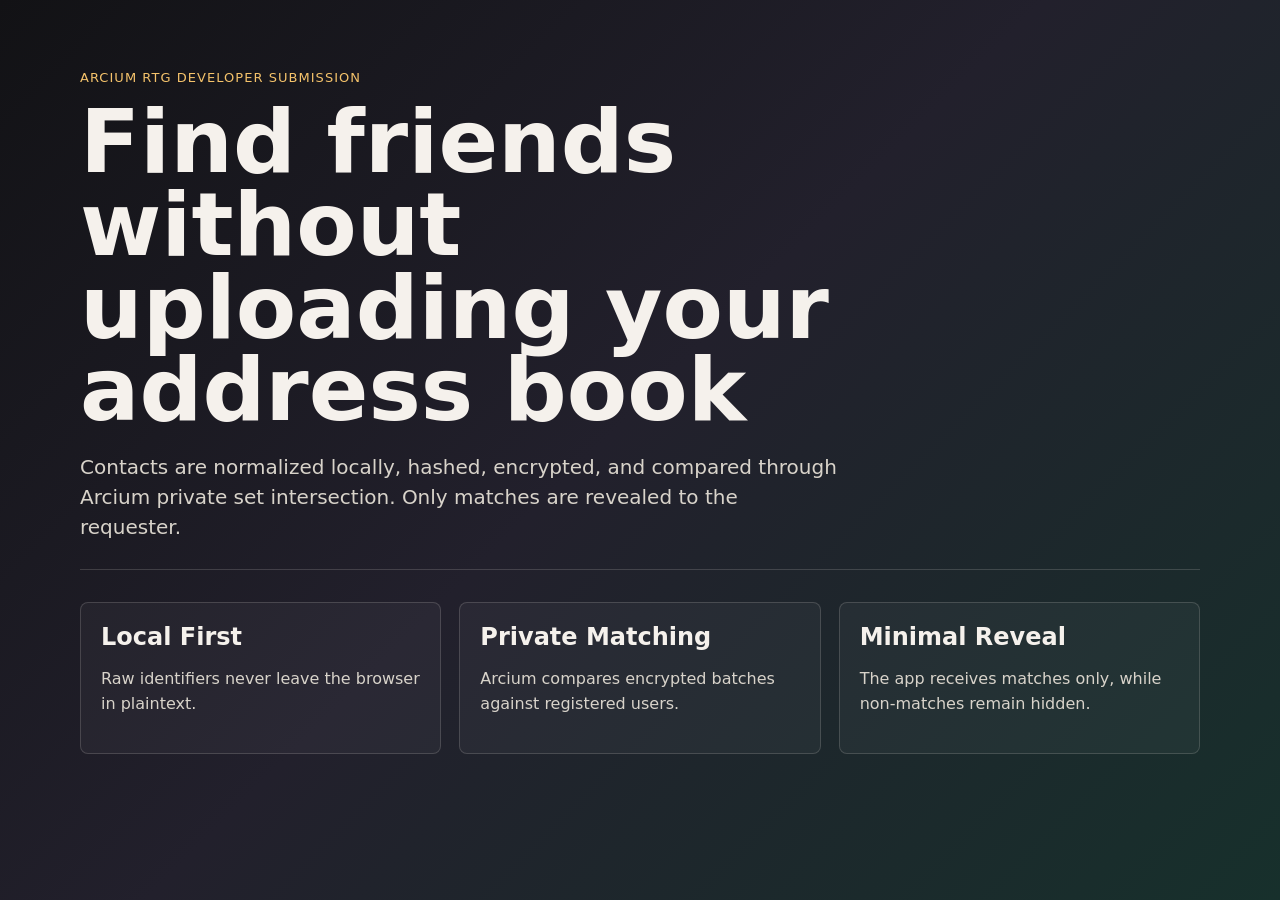
==== app/index.html @ e7771966 "Initial Arcium contact discovery RTG dapp" ====
<!doctype html>
<html lang="en">
  <head>
    <meta charset="utf-8" />
    <meta name="viewport" content="width=device-width, initial-scale=1" />
    <title>Arcium Private Contact Discovery</title>
    <link rel="stylesheet" href="./styles.css" />
  </head>
  <body>
    <main class="shell">
      <section class="hero">
        <p class="eyebrow">Arcium RTG Developer Submission</p>
        <h1>Find friends without uploading your address book</h1>
        <p class="lede">Contacts are normalized locally, hashed, encrypted, and compared through Arcium private set intersection. Only matches are revealed to the requester.</p>
      </section>
      <section class="grid">
        <article><h2>Local First</h2><p>Raw identifiers never leave the browser in plaintext.</p></article>
        <article><h2>Private Matching</h2><p>Arcium compares encrypted batches against registered users.</p></article>
        <article><h2>Minimal Reveal</h2><p>The app receives matches only, while non-matches remain hidden.</p></article>
      </section>
    </main>
  </body>
</html>
---- app/styles.css ----
:root { color-scheme: dark; font-family: Inter, ui-sans-serif, system-ui, sans-serif; background: #121215; color: #f5f1ec; }
* { box-sizing: border-box; }
body { margin: 0; min-height: 100vh; background: linear-gradient(135deg, #121215, #22202c 48%, #17302c); }
.shell { width: min(1120px, calc(100% - 32px)); margin: 0 auto; padding: 48px 0; }
.hero { min-height: 58vh; display: grid; align-content: center; border-bottom: 1px solid rgba(245,241,236,.16); }
.eyebrow { color: #f5c36b; text-transform: uppercase; font-size: 13px; letter-spacing: .08em; }
h1 { max-width: 900px; margin: 0; font-size: clamp(44px, 8vw, 88px); line-height: .94; letter-spacing: 0; }
.lede { max-width: 760px; color: #d8d3ca; font-size: 20px; line-height: 1.5; }
.grid { display: grid; grid-template-columns: repeat(3, 1fr); gap: 18px; margin-top: 32px; }
article { border: 1px solid rgba(245,241,236,.16); background: rgba(255,255,255,.04); border-radius: 8px; padding: 20px; }
h2 { margin: 0 0 10px; }
p { color: #d8d3ca; line-height: 1.55; }
@media (max-width: 760px) { .grid { grid-template-columns: 1fr; } h1 { font-size: 46px; } }
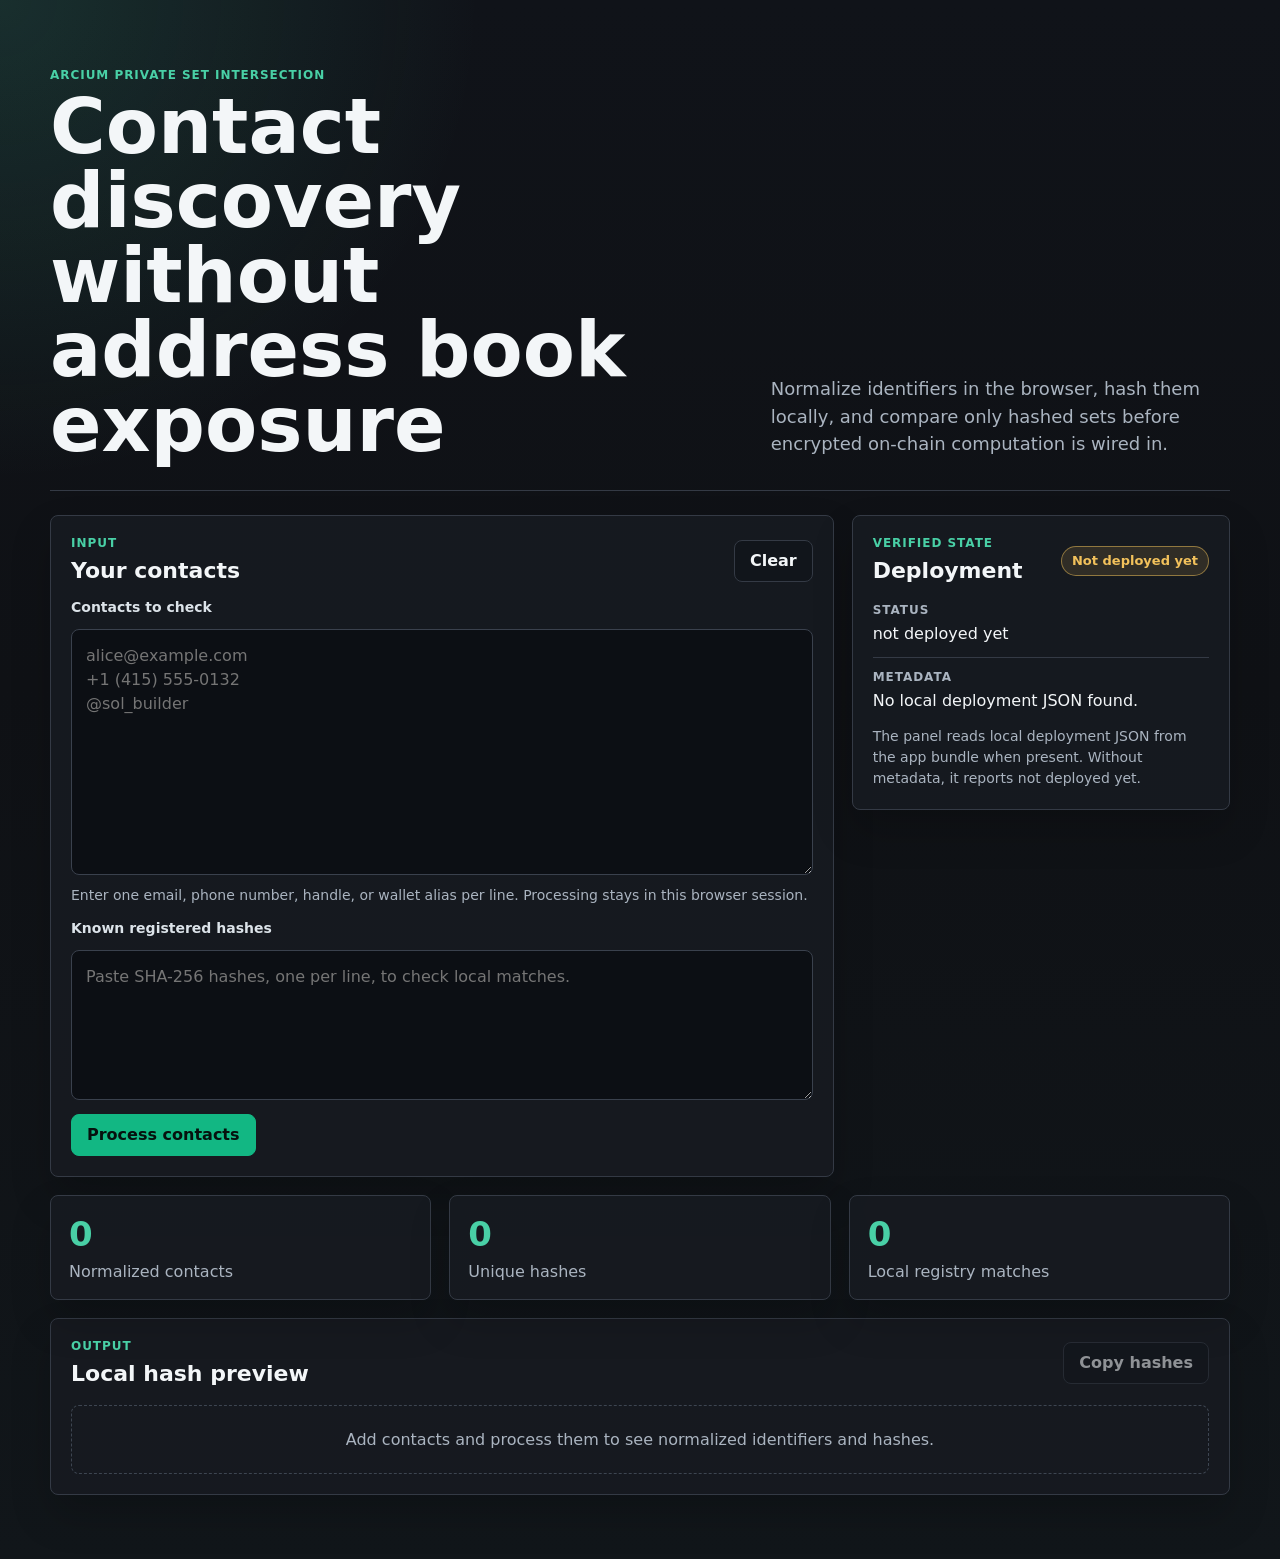
==== commit d6aa8c8f: "Build interactive contact discovery UI" ====
--- a/app/index.html
+++ b/app/index.html
@@ -3,20 +3,133 @@
   <head>
     <meta charset="utf-8" />
     <meta name="viewport" content="width=device-width, initial-scale=1" />
-    <title>Arcium Private Contact Discovery</title>
+    <meta
+      name="description"
+      content="Private contact discovery interface for Arcium encrypted matching."
+    />
+    <title>Arcium Contact Discovery</title>
+    <link rel="icon" href="./favicon.svg" type="image/svg+xml" />
     <link rel="stylesheet" href="./styles.css" />
+    <script type="module" src="./main.js"></script>
   </head>
   <body>
     <main class="shell">
-      <section class="hero">
-        <p class="eyebrow">Arcium RTG Developer Submission</p>
-        <h1>Find friends without uploading your address book</h1>
-        <p class="lede">Contacts are normalized locally, hashed, encrypted, and compared through Arcium private set intersection. Only matches are revealed to the requester.</p>
+      <section class="masthead" aria-labelledby="page-title">
+        <div>
+          <p class="eyebrow">Arcium Private Set Intersection</p>
+          <h1 id="page-title">Contact discovery without address book exposure</h1>
+        </div>
+        <p class="lede">
+          Normalize identifiers in the browser, hash them locally, and compare
+          only hashed sets before encrypted on-chain computation is wired in.
+        </p>
       </section>
-      <section class="grid">
-        <article><h2>Local First</h2><p>Raw identifiers never leave the browser in plaintext.</p></article>
-        <article><h2>Private Matching</h2><p>Arcium compares encrypted batches against registered users.</p></article>
-        <article><h2>Minimal Reveal</h2><p>The app receives matches only, while non-matches remain hidden.</p></article>
+
+      <section class="workspace" aria-label="Contact discovery workspace">
+        <form class="panel input-panel" id="contact-form">
+          <div class="panel-header">
+            <div>
+              <p class="section-kicker">Input</p>
+              <h2>Your contacts</h2>
+            </div>
+            <button class="ghost-button" type="button" id="clear-button">
+              Clear
+            </button>
+          </div>
+
+          <label for="contact-input">Contacts to check</label>
+          <textarea
+            id="contact-input"
+            name="contacts"
+            rows="9"
+            spellcheck="false"
+            placeholder="alice@example.com&#10;+1 (415) 555-0132&#10;@sol_builder"
+          ></textarea>
+          <p class="hint">
+            Enter one email, phone number, handle, or wallet alias per line.
+            Processing stays in this browser session.
+          </p>
+
+          <label for="registry-input">Known registered hashes</label>
+          <textarea
+            id="registry-input"
+            name="registry"
+            rows="5"
+            spellcheck="false"
+            placeholder="Paste SHA-256 hashes, one per line, to check local matches."
+          ></textarea>
+
+          <div class="form-actions">
+            <button type="submit" class="primary-button">Process contacts</button>
+            <span id="form-status" role="status" aria-live="polite"></span>
+          </div>
+        </form>
+
+        <aside class="panel verified-panel" aria-labelledby="deployment-title">
+          <div class="state-row">
+            <div>
+              <p class="section-kicker">Verified State</p>
+              <h2 id="deployment-title">Deployment</h2>
+            </div>
+            <span class="state-pill" id="deployment-state">Checking</span>
+          </div>
+
+          <dl class="metadata-list" id="metadata-list">
+            <div>
+              <dt>Status</dt>
+              <dd id="metadata-status">Checking local metadata...</dd>
+            </div>
+          </dl>
+          <p class="hint">
+            The panel reads local deployment JSON from the app bundle when
+            present. Without metadata, it reports not deployed yet.
+          </p>
+        </aside>
+      </section>
+
+      <section class="results" aria-label="Processing results">
+        <article class="metric">
+          <span id="metric-total">0</span>
+          <p>Normalized contacts</p>
+        </article>
+        <article class="metric">
+          <span id="metric-unique">0</span>
+          <p>Unique hashes</p>
+        </article>
+        <article class="metric">
+          <span id="metric-matches">0</span>
+          <p>Local registry matches</p>
+        </article>
+      </section>
+
+      <section class="panel table-panel" aria-labelledby="table-title">
+        <div class="panel-header">
+          <div>
+            <p class="section-kicker">Output</p>
+            <h2 id="table-title">Local hash preview</h2>
+          </div>
+          <button class="ghost-button" type="button" id="copy-button" disabled>
+            Copy hashes
+          </button>
+        </div>
+
+        <div class="empty-state" id="empty-state">
+          Add contacts and process them to see normalized identifiers and
+          hashes.
+        </div>
+        <div class="table-wrap" id="table-wrap" hidden>
+          <table>
+            <thead>
+              <tr>
+                <th scope="col">Type</th>
+                <th scope="col">Normalized value</th>
+                <th scope="col">SHA-256 hash</th>
+                <th scope="col">Registry</th>
+              </tr>
+            </thead>
+            <tbody id="results-body"></tbody>
+          </table>
+        </div>
       </section>
     </main>
   </body>
--- a/app/styles.css
+++ b/app/styles.css
@@ -1,13 +1,355 @@
-:root { color-scheme: dark; font-family: Inter, ui-sans-serif, system-ui, sans-serif; background: #121215; color: #f5f1ec; }
-* { box-sizing: border-box; }
-body { margin: 0; min-height: 100vh; background: linear-gradient(135deg, #121215, #22202c 48%, #17302c); }
-.shell { width: min(1120px, calc(100% - 32px)); margin: 0 auto; padding: 48px 0; }
-.hero { min-height: 58vh; display: grid; align-content: center; border-bottom: 1px solid rgba(245,241,236,.16); }
-.eyebrow { color: #f5c36b; text-transform: uppercase; font-size: 13px; letter-spacing: .08em; }
-h1 { max-width: 900px; margin: 0; font-size: clamp(44px, 8vw, 88px); line-height: .94; letter-spacing: 0; }
-.lede { max-width: 760px; color: #d8d3ca; font-size: 20px; line-height: 1.5; }
-.grid { display: grid; grid-template-columns: repeat(3, 1fr); gap: 18px; margin-top: 32px; }
-article { border: 1px solid rgba(245,241,236,.16); background: rgba(255,255,255,.04); border-radius: 8px; padding: 20px; }
-h2 { margin: 0 0 10px; }
-p { color: #d8d3ca; line-height: 1.55; }
-@media (max-width: 760px) { .grid { grid-template-columns: 1fr; } h1 { font-size: 46px; } }
+:root {
+  color-scheme: dark;
+  font-family:
+    Inter, ui-sans-serif, system-ui, -apple-system, BlinkMacSystemFont, "Segoe UI",
+    sans-serif;
+  background: #0f1115;
+  color: #f3f6f8;
+  --bg: #0f1115;
+  --surface: #171a21;
+  --surface-strong: #1e232b;
+  --line: #343a45;
+  --muted: #aab4c0;
+  --text: #f3f6f8;
+  --accent: #49d0a6;
+  --accent-strong: #12b783;
+  --warning: #f2c15b;
+  --danger: #ff7c7c;
+}
+
+* {
+  box-sizing: border-box;
+}
+
+body {
+  margin: 0;
+  min-height: 100vh;
+  background:
+    radial-gradient(circle at top left, rgba(73, 208, 166, 0.15), transparent 30rem),
+    linear-gradient(180deg, #101319 0%, #0f1115 44%, #11161a 100%);
+}
+
+button,
+textarea {
+  font: inherit;
+}
+
+button {
+  cursor: pointer;
+}
+
+button:disabled {
+  cursor: not-allowed;
+  opacity: 0.55;
+}
+
+.shell {
+  width: min(1180px, calc(100% - 32px));
+  margin: 0 auto;
+  padding: 36px 0;
+}
+
+.masthead {
+  display: grid;
+  grid-template-columns: minmax(0, 1.2fr) minmax(280px, 0.8fr);
+  gap: 32px;
+  align-items: end;
+  padding: 32px 0 28px;
+  border-bottom: 1px solid var(--line);
+}
+
+.eyebrow,
+.section-kicker {
+  margin: 0 0 8px;
+  color: var(--accent);
+  font-size: 12px;
+  font-weight: 700;
+  letter-spacing: 0.08em;
+  text-transform: uppercase;
+}
+
+h1,
+h2,
+p {
+  margin-top: 0;
+}
+
+h1 {
+  max-width: 850px;
+  margin-bottom: 0;
+  font-size: clamp(42px, 6vw, 76px);
+  line-height: 0.98;
+  letter-spacing: 0;
+}
+
+h2 {
+  margin-bottom: 0;
+  font-size: 22px;
+  line-height: 1.2;
+}
+
+.lede {
+  margin-bottom: 4px;
+  color: var(--muted);
+  font-size: 18px;
+  line-height: 1.55;
+}
+
+.workspace {
+  display: grid;
+  grid-template-columns: minmax(0, 1.45fr) minmax(320px, 0.7fr);
+  gap: 18px;
+  margin-top: 24px;
+}
+
+.panel,
+.metric {
+  border: 1px solid var(--line);
+  border-radius: 8px;
+  background: rgba(23, 26, 33, 0.9);
+  box-shadow: 0 20px 40px rgba(0, 0, 0, 0.18);
+}
+
+.panel {
+  padding: 20px;
+}
+
+.panel-header,
+.state-row,
+.form-actions {
+  display: flex;
+  align-items: center;
+  justify-content: space-between;
+  gap: 16px;
+}
+
+.input-panel {
+  display: grid;
+  gap: 14px;
+}
+
+label {
+  color: #dce3e9;
+  font-size: 14px;
+  font-weight: 700;
+}
+
+textarea {
+  width: 100%;
+  resize: vertical;
+  border: 1px solid #3a414d;
+  border-radius: 8px;
+  padding: 14px;
+  background: #0c0f14;
+  color: var(--text);
+  line-height: 1.5;
+  outline: none;
+}
+
+textarea:focus {
+  border-color: var(--accent);
+  box-shadow: 0 0 0 3px rgba(73, 208, 166, 0.18);
+}
+
+.hint {
+  margin: -4px 0 0;
+  color: var(--muted);
+  font-size: 14px;
+  line-height: 1.5;
+}
+
+.primary-button,
+.ghost-button {
+  min-height: 42px;
+  border-radius: 8px;
+  padding: 0 15px;
+  font-weight: 800;
+}
+
+.primary-button {
+  border: 1px solid var(--accent-strong);
+  background: var(--accent-strong);
+  color: #06110e;
+}
+
+.ghost-button {
+  border: 1px solid var(--line);
+  background: #11151b;
+  color: var(--text);
+}
+
+#form-status {
+  min-width: 180px;
+  color: var(--muted);
+  font-size: 14px;
+  text-align: right;
+}
+
+.verified-panel {
+  align-self: start;
+  display: grid;
+  gap: 18px;
+}
+
+.state-pill,
+.match-pill {
+  display: inline-flex;
+  align-items: center;
+  min-height: 30px;
+  border-radius: 999px;
+  padding: 0 10px;
+  border: 1px solid var(--line);
+  background: #10141a;
+  color: var(--muted);
+  font-size: 13px;
+  font-weight: 800;
+  white-space: nowrap;
+}
+
+.state-pill.ready,
+.match-pill.hit {
+  border-color: rgba(73, 208, 166, 0.5);
+  background: rgba(73, 208, 166, 0.14);
+  color: #8af0cc;
+}
+
+.state-pill.missing {
+  border-color: rgba(242, 193, 91, 0.5);
+  background: rgba(242, 193, 91, 0.12);
+  color: var(--warning);
+}
+
+.state-pill.error {
+  border-color: rgba(255, 124, 124, 0.5);
+  background: rgba(255, 124, 124, 0.13);
+  color: var(--danger);
+}
+
+.metadata-list {
+  display: grid;
+  gap: 12px;
+  margin: 0;
+}
+
+.metadata-list div {
+  display: grid;
+  gap: 5px;
+  padding-bottom: 12px;
+  border-bottom: 1px solid var(--line);
+}
+
+.metadata-list div:last-child {
+  border-bottom: 0;
+  padding-bottom: 0;
+}
+
+dt {
+  color: var(--muted);
+  font-size: 12px;
+  font-weight: 800;
+  letter-spacing: 0.08em;
+  text-transform: uppercase;
+}
+
+dd {
+  margin: 0;
+  overflow-wrap: anywhere;
+  color: var(--text);
+  line-height: 1.45;
+}
+
+.results {
+  display: grid;
+  grid-template-columns: repeat(3, 1fr);
+  gap: 18px;
+  margin: 18px 0;
+}
+
+.metric {
+  padding: 18px;
+}
+
+.metric span {
+  display: block;
+  margin-bottom: 8px;
+  color: var(--accent);
+  font-size: 34px;
+  font-weight: 900;
+}
+
+.metric p {
+  margin-bottom: 0;
+  color: var(--muted);
+}
+
+.table-panel {
+  margin-bottom: 28px;
+}
+
+.empty-state {
+  margin-top: 18px;
+  border: 1px dashed #3d4551;
+  border-radius: 8px;
+  padding: 24px;
+  color: var(--muted);
+  text-align: center;
+}
+
+.table-wrap {
+  margin-top: 18px;
+  overflow-x: auto;
+}
+
+table {
+  width: 100%;
+  border-collapse: collapse;
+  min-width: 760px;
+}
+
+th,
+td {
+  padding: 13px 12px;
+  border-bottom: 1px solid var(--line);
+  text-align: left;
+  vertical-align: top;
+}
+
+th {
+  color: var(--muted);
+  font-size: 12px;
+  letter-spacing: 0.08em;
+  text-transform: uppercase;
+}
+
+td {
+  color: #e6edf2;
+}
+
+.hash-cell {
+  max-width: 420px;
+  overflow-wrap: anywhere;
+  color: #b7c3ce;
+  font-family:
+    "SFMono-Regular", Consolas, "Liberation Mono", ui-monospace, monospace;
+  font-size: 13px;
+}
+
+@media (max-width: 860px) {
+  .masthead,
+  .workspace,
+  .results {
+    grid-template-columns: 1fr;
+  }
+
+  .panel-header,
+  .state-row,
+  .form-actions {
+    align-items: flex-start;
+    flex-direction: column;
+  }
+
+  #form-status {
+    min-width: 0;
+    text-align: left;
+  }
+}
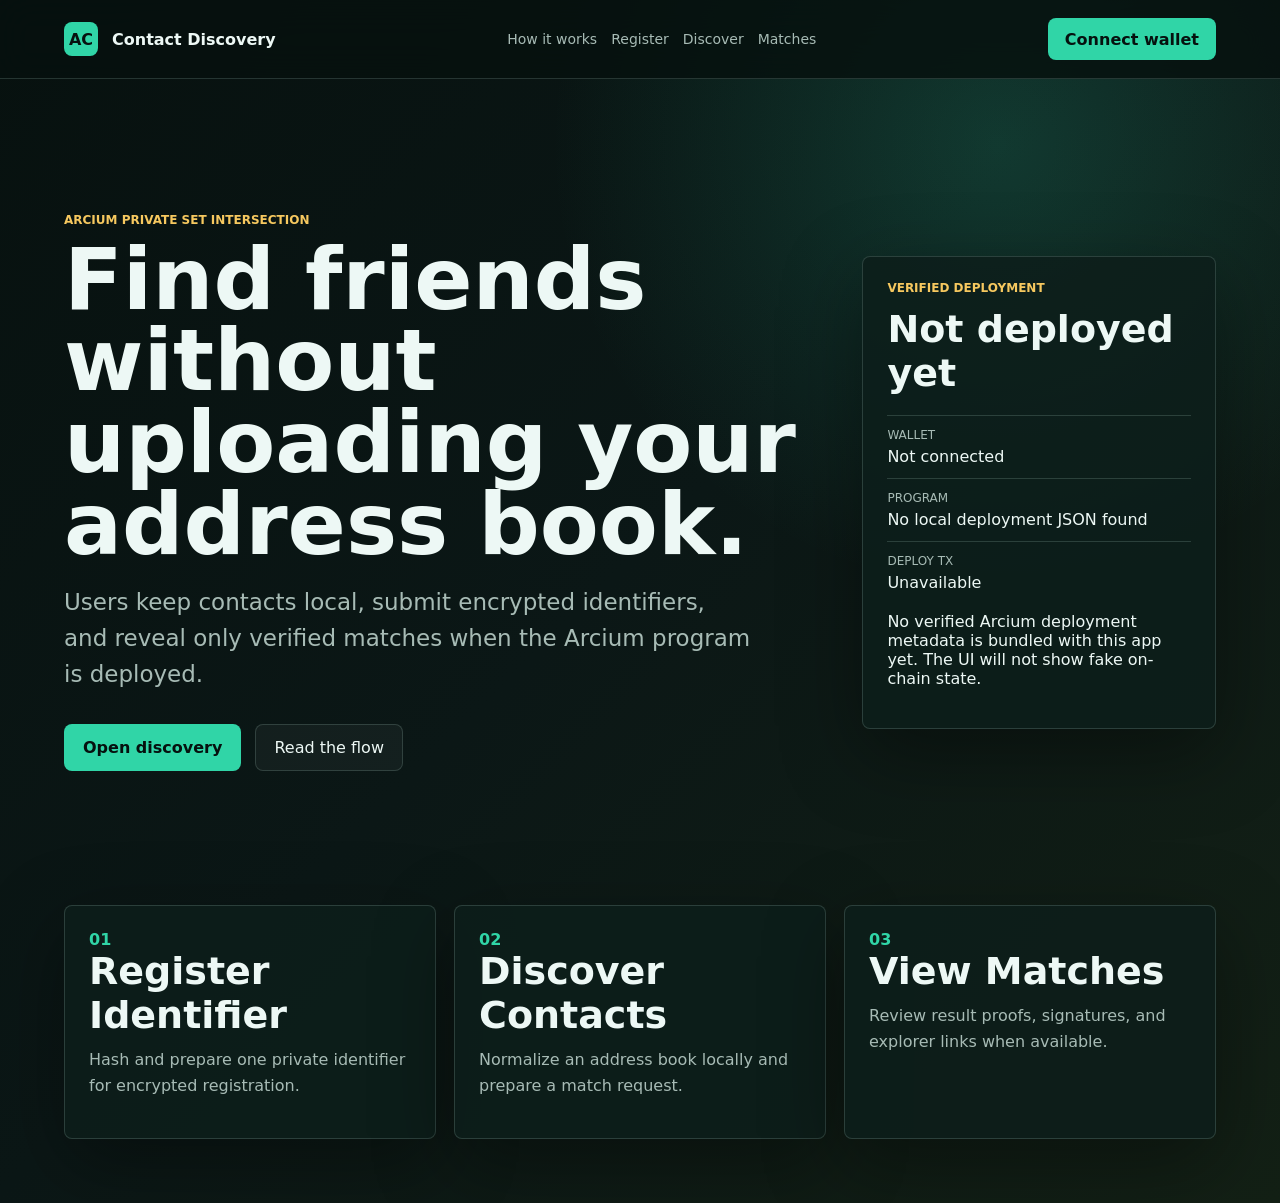
==== commit 89aa204b: "Restructure contact discovery app into wallet-enabled pages" ====
--- a/app/index.html
+++ b/app/index.html
@@ -5,131 +5,88 @@
     <meta name="viewport" content="width=device-width, initial-scale=1" />
     <meta
       name="description"
-      content="Private contact discovery interface for Arcium encrypted matching."
+      content="Arcium private contact discovery with wallet connection, verified deployment state, and focused app pages."
     />
     <title>Arcium Contact Discovery</title>
-    <link rel="icon" href="./favicon.svg" type="image/svg+xml" />
-    <link rel="stylesheet" href="./styles.css" />
-    <script type="module" src="./main.js"></script>
+    <link rel="icon" href="/app/favicon.svg" type="image/svg+xml" />
+    <link rel="stylesheet" href="/app/site.css" />
+    <script type="module" src="/app/wallet.js"></script>
   </head>
   <body>
-    <main class="shell">
-      <section class="masthead" aria-labelledby="page-title">
-        <div>
-          <p class="eyebrow">Arcium Private Set Intersection</p>
-          <h1 id="page-title">Contact discovery without address book exposure</h1>
+    <header class="nav">
+      <a class="brand" href="/app/">
+        <span class="brand-mark">AC</span>
+        <span>Contact Discovery</span>
+      </a>
+      <nav aria-label="Primary navigation">
+        <a href="/app/how-it-works.html">How it works</a>
+        <a href="/app/pages/register-identifier.html">Register</a>
+        <a href="/app/pages/discover-contacts.html">Discover</a>
+        <a href="/app/pages/view-matches.html">Matches</a>
+      </nav>
+      <button class="wallet-button" type="button" data-wallet-button>
+        Connect wallet
+      </button>
+    </header>
+
+    <main>
+      <section class="hero">
+        <div class="hero-copy">
+          <p class="eyebrow">Arcium private set intersection</p>
+          <h1>Find friends without uploading your address book.</h1>
+          <p class="lede">
+            Users keep contacts local, submit encrypted identifiers, and reveal
+            only verified matches when the Arcium program is deployed.
+          </p>
+          <div class="hero-actions">
+            <a class="primary-link" href="/app/pages/discover-contacts.html">
+              Open discovery
+            </a>
+            <a class="secondary-link" href="/app/how-it-works.html">
+              Read the flow
+            </a>
+          </div>
         </div>
-        <p class="lede">
-          Normalize identifiers in the browser, hash them locally, and compare
-          only hashed sets before encrypted on-chain computation is wired in.
-        </p>
-      </section>
-
-      <section class="workspace" aria-label="Contact discovery workspace">
-        <form class="panel input-panel" id="contact-form">
-          <div class="panel-header">
+        <aside class="verification-panel">
+          <p class="section-kicker">Verified deployment</p>
+          <h2 data-deployment-status>Checking metadata</h2>
+          <dl>
             <div>
-              <p class="section-kicker">Input</p>
-              <h2>Your contacts</h2>
+              <dt>Wallet</dt>
+              <dd data-wallet-address>Not connected</dd>
             </div>
-            <button class="ghost-button" type="button" id="clear-button">
-              Clear
-            </button>
-          </div>
-
-          <label for="contact-input">Contacts to check</label>
-          <textarea
-            id="contact-input"
-            name="contacts"
-            rows="9"
-            spellcheck="false"
-            placeholder="alice@example.com&#10;+1 (415) 555-0132&#10;@sol_builder"
-          ></textarea>
-          <p class="hint">
-            Enter one email, phone number, handle, or wallet alias per line.
-            Processing stays in this browser session.
-          </p>
-
-          <label for="registry-input">Known registered hashes</label>
-          <textarea
-            id="registry-input"
-            name="registry"
-            rows="5"
-            spellcheck="false"
-            placeholder="Paste SHA-256 hashes, one per line, to check local matches."
-          ></textarea>
-
-          <div class="form-actions">
-            <button type="submit" class="primary-button">Process contacts</button>
-            <span id="form-status" role="status" aria-live="polite"></span>
-          </div>
-        </form>
-
-        <aside class="panel verified-panel" aria-labelledby="deployment-title">
-          <div class="state-row">
             <div>
-              <p class="section-kicker">Verified State</p>
-              <h2 id="deployment-title">Deployment</h2>
+              <dt>Program</dt>
+              <dd data-program-id>No local deployment JSON</dd>
             </div>
-            <span class="state-pill" id="deployment-state">Checking</span>
-          </div>
-
-          <dl class="metadata-list" id="metadata-list">
             <div>
-              <dt>Status</dt>
-              <dd id="metadata-status">Checking local metadata...</dd>
+              <dt>Deploy tx</dt>
+              <dd data-deploy-tx>Unavailable</dd>
             </div>
           </dl>
-          <p class="hint">
-            The panel reads local deployment JSON from the app bundle when
-            present. Without metadata, it reports not deployed yet.
+          <p data-verification-copy>
+            The app only shows explorer-verifiable contract state when local
+            deployment metadata exists in the bundle.
           </p>
         </aside>
       </section>
 
-      <section class="results" aria-label="Processing results">
-        <article class="metric">
-          <span id="metric-total">0</span>
-          <p>Normalized contacts</p>
-        </article>
-        <article class="metric">
-          <span id="metric-unique">0</span>
-          <p>Unique hashes</p>
-        </article>
-        <article class="metric">
-          <span id="metric-matches">0</span>
-          <p>Local registry matches</p>
-        </article>
-      </section>
-
-      <section class="panel table-panel" aria-labelledby="table-title">
-        <div class="panel-header">
-          <div>
-            <p class="section-kicker">Output</p>
-            <h2 id="table-title">Local hash preview</h2>
-          </div>
-          <button class="ghost-button" type="button" id="copy-button" disabled>
-            Copy hashes
-          </button>
-        </div>
-
-        <div class="empty-state" id="empty-state">
-          Add contacts and process them to see normalized identifiers and
-          hashes.
-        </div>
-        <div class="table-wrap" id="table-wrap" hidden>
-          <table>
-            <thead>
-              <tr>
-                <th scope="col">Type</th>
-                <th scope="col">Normalized value</th>
-                <th scope="col">SHA-256 hash</th>
-                <th scope="col">Registry</th>
-              </tr>
-            </thead>
-            <tbody id="results-body"></tbody>
-          </table>
-        </div>
+      <section class="feature-grid" aria-label="Application pages">
+        <a class="feature-card" href="/app/pages/register-identifier.html">
+          <span>01</span>
+          <h2>Register Identifier</h2>
+          <p>Hash and prepare one private identifier for encrypted registration.</p>
+        </a>
+        <a class="feature-card" href="/app/pages/discover-contacts.html">
+          <span>02</span>
+          <h2>Discover Contacts</h2>
+          <p>Normalize an address book locally and prepare a match request.</p>
+        </a>
+        <a class="feature-card" href="/app/pages/view-matches.html">
+          <span>03</span>
+          <h2>View Matches</h2>
+          <p>Review result proofs, signatures, and explorer links when available.</p>
+        </a>
       </section>
     </main>
   </body>
--- a/app/site.css
+++ b/app/site.css
@@ -0,0 +1,398 @@
+:root {
+  color-scheme: dark;
+  --bg: #07110f;
+  --panel: rgba(13, 30, 27, 0.88);
+  --panel-strong: #10221f;
+  --text: #edf8f5;
+  --muted: #a7bbb5;
+  --line: rgba(181, 221, 211, 0.18);
+  --accent: #30d5a7;
+  --accent-2: #f6c85f;
+  --danger: #ff8275;
+  --shadow: 0 24px 80px rgba(0, 0, 0, 0.38);
+  font-family:
+    Inter, ui-sans-serif, system-ui, -apple-system, BlinkMacSystemFont, "Segoe UI",
+    sans-serif;
+}
+
+* {
+  box-sizing: border-box;
+}
+
+body {
+  margin: 0;
+  min-height: 100vh;
+  color: var(--text);
+  background:
+    radial-gradient(circle at 78% 12%, rgba(48, 213, 167, 0.18), transparent 28rem),
+    linear-gradient(135deg, #07110f 0%, #0b1716 48%, #132015 100%);
+}
+
+a {
+  color: inherit;
+  text-decoration: none;
+}
+
+button,
+input,
+textarea,
+select {
+  font: inherit;
+}
+
+.nav {
+  position: sticky;
+  top: 0;
+  z-index: 20;
+  display: flex;
+  align-items: center;
+  gap: 24px;
+  justify-content: space-between;
+  padding: 18px clamp(18px, 5vw, 64px);
+  border-bottom: 1px solid var(--line);
+  background: rgba(7, 17, 15, 0.84);
+  backdrop-filter: blur(18px);
+}
+
+.brand,
+.nav nav,
+.hero-actions,
+.page-actions,
+.form-grid {
+  display: flex;
+  align-items: center;
+  gap: 14px;
+}
+
+.brand {
+  font-weight: 800;
+}
+
+.brand-mark {
+  display: grid;
+  width: 34px;
+  height: 34px;
+  place-items: center;
+  color: #07110f;
+  border-radius: 8px;
+  background: var(--accent);
+}
+
+.nav nav {
+  flex-wrap: wrap;
+  justify-content: center;
+  color: var(--muted);
+  font-size: 14px;
+}
+
+.nav nav a:hover {
+  color: var(--text);
+}
+
+.wallet-button,
+.primary-link,
+.secondary-link,
+.action-button,
+.ghost-button {
+  min-height: 42px;
+  border: 1px solid transparent;
+  border-radius: 8px;
+  padding: 0 16px;
+  cursor: pointer;
+}
+
+.wallet-button,
+.primary-link,
+.action-button {
+  color: #06110f;
+  background: var(--accent);
+  font-weight: 800;
+}
+
+.secondary-link,
+.ghost-button {
+  display: inline-flex;
+  align-items: center;
+  justify-content: center;
+  color: var(--text);
+  border-color: var(--line);
+  background: rgba(255, 255, 255, 0.04);
+}
+
+.hero {
+  display: grid;
+  grid-template-columns: minmax(0, 1.35fr) minmax(320px, 0.65fr);
+  gap: clamp(24px, 5vw, 64px);
+  align-items: center;
+  min-height: calc(100vh - 74px);
+  padding: clamp(48px, 7vw, 96px) clamp(18px, 5vw, 64px);
+}
+
+.hero-copy {
+  max-width: 780px;
+}
+
+.eyebrow,
+.section-kicker {
+  margin: 0 0 12px;
+  color: var(--accent-2);
+  font-size: 12px;
+  font-weight: 900;
+  letter-spacing: 0;
+  text-transform: uppercase;
+}
+
+h1,
+h2,
+h3,
+p {
+  margin-top: 0;
+}
+
+h1 {
+  margin-bottom: 20px;
+  font-size: clamp(44px, 7vw, 86px);
+  line-height: 0.95;
+  letter-spacing: 0;
+}
+
+h2 {
+  margin-bottom: 10px;
+  font-size: clamp(24px, 3vw, 38px);
+  letter-spacing: 0;
+}
+
+.lede {
+  max-width: 690px;
+  color: var(--muted);
+  font-size: clamp(18px, 2vw, 23px);
+  line-height: 1.55;
+}
+
+.hero-actions {
+  flex-wrap: wrap;
+  margin-top: 32px;
+}
+
+.primary-link,
+.secondary-link {
+  padding: 13px 18px;
+}
+
+.verification-panel,
+.panel,
+.feature-card {
+  border: 1px solid var(--line);
+  border-radius: 8px;
+  background: var(--panel);
+  box-shadow: var(--shadow);
+}
+
+.verification-panel,
+.panel {
+  padding: 24px;
+}
+
+.verification-panel dl,
+.metadata-list {
+  display: grid;
+  gap: 12px;
+  margin: 20px 0;
+}
+
+.verification-panel div,
+.metadata-list div {
+  min-width: 0;
+  padding-top: 12px;
+  border-top: 1px solid var(--line);
+}
+
+dt {
+  color: var(--muted);
+  font-size: 12px;
+  text-transform: uppercase;
+}
+
+dd {
+  margin: 5px 0 0;
+  overflow-wrap: anywhere;
+}
+
+.feature-grid,
+.page-grid {
+  display: grid;
+  grid-template-columns: repeat(3, minmax(0, 1fr));
+  gap: 18px;
+  padding: 0 clamp(18px, 5vw, 64px) 64px;
+}
+
+.feature-card {
+  min-height: 210px;
+  padding: 24px;
+  transition:
+    border-color 160ms ease,
+    transform 160ms ease;
+}
+
+.feature-card:hover {
+  border-color: rgba(48, 213, 167, 0.66);
+  transform: translateY(-2px);
+}
+
+.feature-card span {
+  color: var(--accent);
+  font-weight: 900;
+}
+
+.feature-card p,
+.panel p,
+.hint {
+  color: var(--muted);
+  line-height: 1.6;
+}
+
+.page-shell {
+  width: min(1180px, calc(100% - 36px));
+  margin: 0 auto;
+  padding: 54px 0 72px;
+}
+
+.page-header {
+  display: flex;
+  gap: 24px;
+  align-items: end;
+  justify-content: space-between;
+  margin-bottom: 28px;
+}
+
+.page-header h1 {
+  max-width: 760px;
+  margin-bottom: 12px;
+  font-size: clamp(36px, 5vw, 64px);
+}
+
+.page-grid {
+  grid-template-columns: minmax(0, 1fr) 360px;
+  padding: 0;
+}
+
+label {
+  display: block;
+  margin: 18px 0 8px;
+  color: var(--text);
+  font-weight: 800;
+}
+
+input,
+textarea,
+select {
+  width: 100%;
+  color: var(--text);
+  border: 1px solid var(--line);
+  border-radius: 8px;
+  background: rgba(3, 10, 9, 0.56);
+  padding: 13px 14px;
+  outline: none;
+}
+
+textarea {
+  min-height: 150px;
+  resize: vertical;
+}
+
+input:focus,
+textarea:focus,
+select:focus {
+  border-color: var(--accent);
+}
+
+.form-grid {
+  align-items: start;
+}
+
+.form-grid > div {
+  flex: 1;
+}
+
+.page-actions {
+  flex-wrap: wrap;
+  margin-top: 20px;
+}
+
+.output {
+  margin-top: 20px;
+  overflow: auto;
+  border: 1px solid var(--line);
+  border-radius: 8px;
+  background: rgba(0, 0, 0, 0.22);
+}
+
+table {
+  width: 100%;
+  border-collapse: collapse;
+}
+
+th,
+td {
+  padding: 12px;
+  border-bottom: 1px solid var(--line);
+  text-align: left;
+  vertical-align: top;
+}
+
+th {
+  color: var(--muted);
+  font-size: 12px;
+  text-transform: uppercase;
+}
+
+.hash {
+  max-width: 420px;
+  overflow-wrap: anywhere;
+  font-family: ui-monospace, SFMono-Regular, Menlo, Consolas, monospace;
+  font-size: 12px;
+}
+
+.status-pill {
+  display: inline-flex;
+  align-items: center;
+  min-height: 28px;
+  border: 1px solid var(--line);
+  border-radius: 999px;
+  padding: 0 10px;
+  color: var(--muted);
+}
+
+.status-pill.ok {
+  color: #07110f;
+  border-color: var(--accent);
+  background: var(--accent);
+}
+
+.status-pill.warn {
+  color: #130e02;
+  border-color: var(--accent-2);
+  background: var(--accent-2);
+}
+
+@media (max-width: 900px) {
+  .nav,
+  .page-header {
+    align-items: stretch;
+    flex-direction: column;
+  }
+
+  .nav nav {
+    justify-content: flex-start;
+  }
+
+  .hero,
+  .page-grid,
+  .feature-grid {
+    grid-template-columns: 1fr;
+  }
+
+  .hero {
+    min-height: auto;
+  }
+}
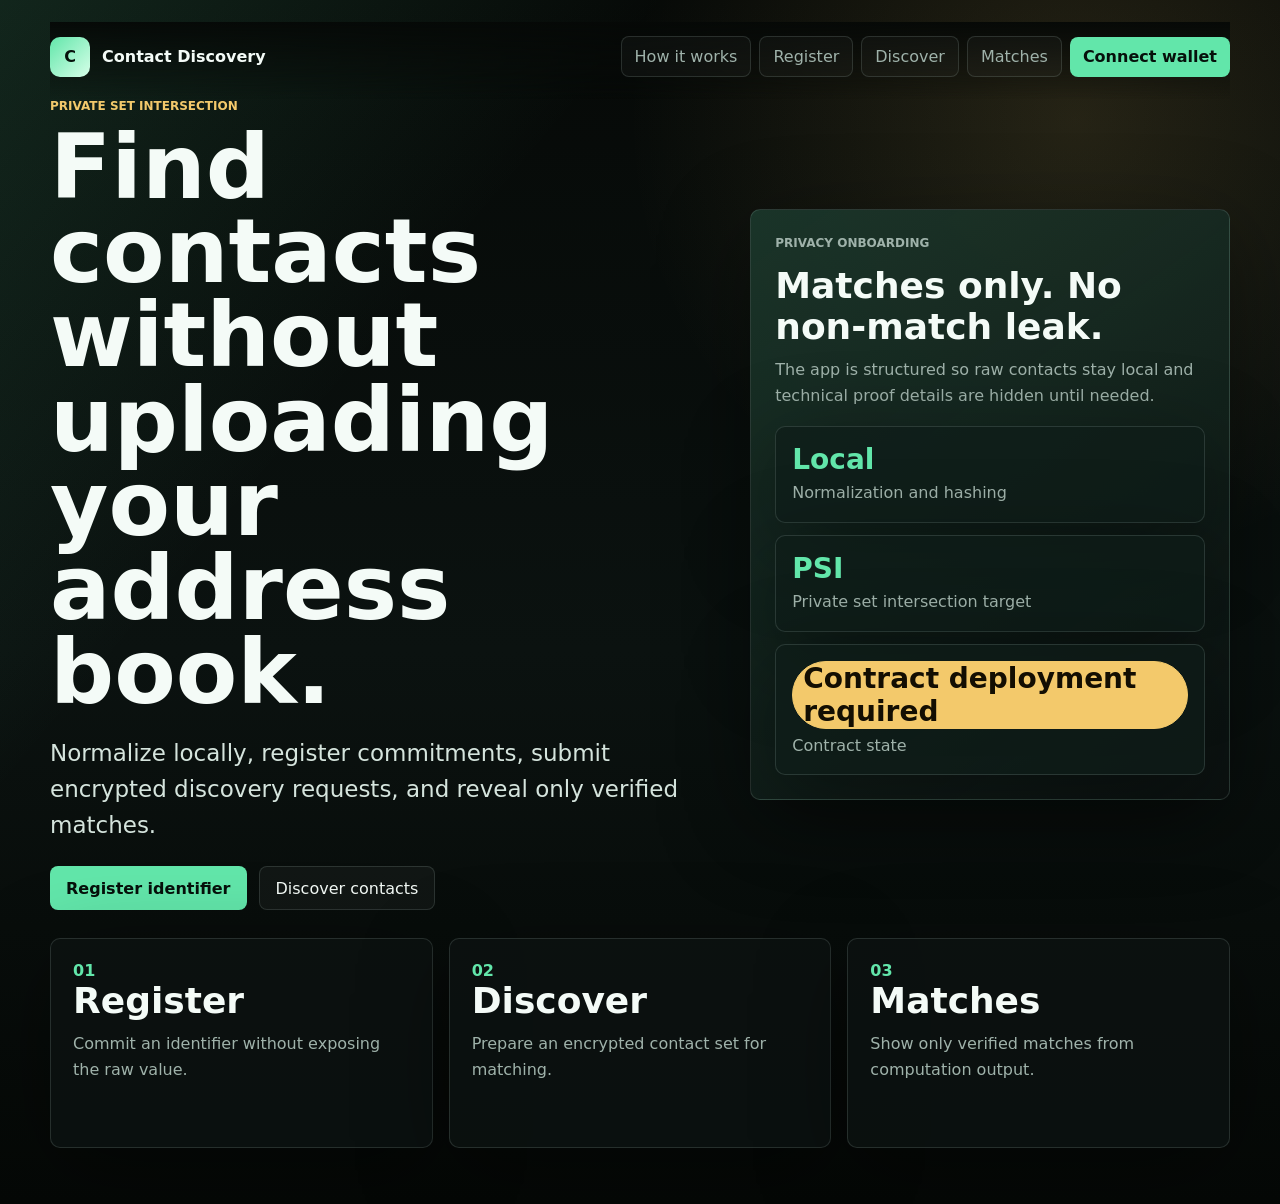
==== commit dd9eadfd: "Modernize wallet enabled contact discovery UI" ====
--- a/app/index.html
+++ b/app/index.html
@@ -1,93 +1 @@
-<!doctype html>
-<html lang="en">
-  <head>
-    <meta charset="utf-8" />
-    <meta name="viewport" content="width=device-width, initial-scale=1" />
-    <meta
-      name="description"
-      content="Arcium private contact discovery with wallet connection, verified deployment state, and focused app pages."
-    />
-    <title>Arcium Contact Discovery</title>
-    <link rel="icon" href="/app/favicon.svg" type="image/svg+xml" />
-    <link rel="stylesheet" href="/app/site.css" />
-    <script type="module" src="/app/wallet.js"></script>
-  </head>
-  <body>
-    <header class="nav">
-      <a class="brand" href="/app/">
-        <span class="brand-mark">AC</span>
-        <span>Contact Discovery</span>
-      </a>
-      <nav aria-label="Primary navigation">
-        <a href="/app/how-it-works.html">How it works</a>
-        <a href="/app/pages/register-identifier.html">Register</a>
-        <a href="/app/pages/discover-contacts.html">Discover</a>
-        <a href="/app/pages/view-matches.html">Matches</a>
-      </nav>
-      <button class="wallet-button" type="button" data-wallet-button>
-        Connect wallet
-      </button>
-    </header>
-
-    <main>
-      <section class="hero">
-        <div class="hero-copy">
-          <p class="eyebrow">Arcium private set intersection</p>
-          <h1>Find friends without uploading your address book.</h1>
-          <p class="lede">
-            Users keep contacts local, submit encrypted identifiers, and reveal
-            only verified matches when the Arcium program is deployed.
-          </p>
-          <div class="hero-actions">
-            <a class="primary-link" href="/app/pages/discover-contacts.html">
-              Open discovery
-            </a>
-            <a class="secondary-link" href="/app/how-it-works.html">
-              Read the flow
-            </a>
-          </div>
-        </div>
-        <aside class="verification-panel">
-          <p class="section-kicker">Verified deployment</p>
-          <h2 data-deployment-status>Checking metadata</h2>
-          <dl>
-            <div>
-              <dt>Wallet</dt>
-              <dd data-wallet-address>Not connected</dd>
-            </div>
-            <div>
-              <dt>Program</dt>
-              <dd data-program-id>No local deployment JSON</dd>
-            </div>
-            <div>
-              <dt>Deploy tx</dt>
-              <dd data-deploy-tx>Unavailable</dd>
-            </div>
-          </dl>
-          <p data-verification-copy>
-            The app only shows explorer-verifiable contract state when local
-            deployment metadata exists in the bundle.
-          </p>
-        </aside>
-      </section>
-
-      <section class="feature-grid" aria-label="Application pages">
-        <a class="feature-card" href="/app/pages/register-identifier.html">
-          <span>01</span>
-          <h2>Register Identifier</h2>
-          <p>Hash and prepare one private identifier for encrypted registration.</p>
-        </a>
-        <a class="feature-card" href="/app/pages/discover-contacts.html">
-          <span>02</span>
-          <h2>Discover Contacts</h2>
-          <p>Normalize an address book locally and prepare a match request.</p>
-        </a>
-        <a class="feature-card" href="/app/pages/view-matches.html">
-          <span>03</span>
-          <h2>View Matches</h2>
-          <p>Review result proofs, signatures, and explorer links when available.</p>
-        </a>
-      </section>
-    </main>
-  </body>
-</html>
+<!doctype html><html lang="en"><head><meta charset="utf-8"/><meta name="viewport" content="width=device-width, initial-scale=1"/><meta name="description" content="Private contact discovery on Arcium."/><title>Arcium Contact Discovery</title><link rel="icon" href="/app/favicon.svg" type="image/svg+xml"/><link rel="stylesheet" href="/app/site.css"/><script src="/app/wallet.js" defer></script></head><body><main class="shell"><header class="topbar"><a class="brand" href="/app"><span class="brand-mark">C</span><span>Contact Discovery</span></a><nav class="nav-links"><a href="/app/how-it-works.html">How it works</a><a href="/app/pages/register-identifier.html">Register</a><a href="/app/pages/discover-contacts.html">Discover</a><a href="/app/pages/view-matches.html">Matches</a><button class="wallet-trigger" type="button" data-wallet-connect>Connect wallet</button></nav></header><section class="hero"><div><p class="eyebrow">Private set intersection</p><h1>Find contacts without uploading your address book.</h1><p class="lede">Normalize locally, register commitments, submit encrypted discovery requests, and reveal only verified matches.</p><div class="cta-row"><a class="primary" href="/app/pages/register-identifier.html">Register identifier</a><a class="secondary" href="/app/pages/discover-contacts.html">Discover contacts</a></div></div><aside class="panel hero-card"><p class="eyebrow">Privacy onboarding</p><h2>Matches only. No non-match leak.</h2><p>The app is structured so raw contacts stay local and technical proof details are hidden until needed.</p><div class="hero-card-grid"><div class="stat"><strong>Local</strong><span class="muted">Normalization and hashing</span></div><div class="stat"><strong>PSI</strong><span class="muted">Private set intersection target</span></div><div class="stat"><strong data-contract-state>Checking</strong><span class="muted">Contract state</span></div></div></aside></section><section class="grid"><a class="feature-card" href="/app/pages/register-identifier.html"><span>01</span><h2>Register</h2><p>Commit an identifier without exposing the raw value.</p></a><a class="feature-card" href="/app/pages/discover-contacts.html"><span>02</span><h2>Discover</h2><p>Prepare an encrypted contact set for matching.</p></a><a class="feature-card" href="/app/pages/view-matches.html"><span>03</span><h2>Matches</h2><p>Show only verified matches from computation output.</p></a></section></main></body></html>
--- a/app/site.css
+++ b/app/site.css
@@ -1,15 +1,18 @@
 :root {
   color-scheme: dark;
-  --bg: #07110f;
-  --panel: rgba(13, 30, 27, 0.88);
-  --panel-strong: #10221f;
-  --text: #edf8f5;
-  --muted: #a7bbb5;
-  --line: rgba(181, 221, 211, 0.18);
-  --accent: #30d5a7;
-  --accent-2: #f6c85f;
-  --danger: #ff8275;
-  --shadow: 0 24px 80px rgba(0, 0, 0, 0.38);
+  --bg: #060907;
+  --bg-soft: #0b1210;
+  --panel: rgba(12, 19, 17, 0.84);
+  --panel-2: rgba(15, 28, 24, 0.72);
+  --line: rgba(204, 235, 224, 0.14);
+  --line-strong: rgba(98, 230, 170, 0.36);
+  --text: #f4fbf7;
+  --muted: #9fb2aa;
+  --accent: #62e6aa;
+  --accent-2: #f3c96b;
+  --red: #ff7a7a;
+  --green: #7cf7b4;
+  --shadow: 0 24px 90px rgba(0, 0, 0, 0.38);
   font-family:
     Inter, ui-sans-serif, system-ui, -apple-system, BlinkMacSystemFont, "Segoe UI",
     sans-serif;
@@ -24,8 +27,9 @@
   min-height: 100vh;
   color: var(--text);
   background:
-    radial-gradient(circle at 78% 12%, rgba(48, 213, 167, 0.18), transparent 28rem),
-    linear-gradient(135deg, #07110f 0%, #0b1716 48%, #132015 100%);
+    linear-gradient(130deg, rgba(98, 230, 170, 0.13), transparent 32rem),
+    radial-gradient(circle at 84% 10%, rgba(243, 201, 107, 0.13), transparent 28rem),
+    linear-gradient(180deg, var(--bg), var(--bg-soft) 54%, #050806);
 }
 
 a {
@@ -35,105 +39,91 @@
 
 button,
 input,
-textarea,
-select {
+select,
+textarea {
   font: inherit;
 }
 
-.nav {
+.shell {
+  width: min(1180px, calc(100% - 32px));
+  margin: 0 auto;
+  padding: 22px 0 56px;
+}
+
+.topbar {
   position: sticky;
   top: 0;
-  z-index: 20;
+  z-index: 30;
   display: flex;
   align-items: center;
-  gap: 24px;
   justify-content: space-between;
-  padding: 18px clamp(18px, 5vw, 64px);
-  border-bottom: 1px solid var(--line);
-  background: rgba(7, 17, 15, 0.84);
-  backdrop-filter: blur(18px);
-}
-
-.brand,
-.nav nav,
-.hero-actions,
-.page-actions,
-.form-grid {
+  gap: 18px;
+  padding: 14px 0 22px;
+  background: linear-gradient(180deg, rgba(6, 9, 7, 0.96), rgba(6, 9, 7, 0));
+  backdrop-filter: blur(16px);
+}
+
+.brand {
+  display: inline-flex;
+  align-items: center;
+  gap: 12px;
+  font-weight: 900;
+}
+
+.brand-mark {
+  display: grid;
+  width: 40px;
+  height: 40px;
+  place-items: center;
+  border-radius: 10px;
+  color: #06100b;
+  background: linear-gradient(135deg, var(--accent), #d7ffe9);
+}
+
+.nav-links {
   display: flex;
-  align-items: center;
-  gap: 14px;
-}
-
-.brand {
-  font-weight: 800;
-}
-
-.brand-mark {
-  display: grid;
-  width: 34px;
-  height: 34px;
-  place-items: center;
-  color: #07110f;
-  border-radius: 8px;
+  flex-wrap: wrap;
+  gap: 8px;
+  align-items: center;
+  justify-content: center;
+}
+
+.nav-links a,
+.ghost,
+.wallet-trigger {
+  min-height: 40px;
+  border: 1px solid var(--line);
+  border-radius: 8px;
+  padding: 10px 13px;
+  color: var(--muted);
+  background: rgba(255, 255, 255, 0.03);
+}
+
+.nav-links a:hover,
+.ghost:hover {
+  color: var(--text);
+  border-color: var(--line-strong);
+}
+
+.wallet-trigger,
+.primary,
+.action {
+  cursor: pointer;
+  border: 0;
+  color: #06100b;
   background: var(--accent);
-}
-
-.nav nav {
-  flex-wrap: wrap;
-  justify-content: center;
-  color: var(--muted);
-  font-size: 14px;
-}
-
-.nav nav a:hover {
-  color: var(--text);
-}
-
-.wallet-button,
-.primary-link,
-.secondary-link,
-.action-button,
-.ghost-button {
-  min-height: 42px;
-  border: 1px solid transparent;
-  border-radius: 8px;
-  padding: 0 16px;
-  cursor: pointer;
-}
-
-.wallet-button,
-.primary-link,
-.action-button {
-  color: #06110f;
-  background: var(--accent);
-  font-weight: 800;
-}
-
-.secondary-link,
-.ghost-button {
-  display: inline-flex;
-  align-items: center;
-  justify-content: center;
-  color: var(--text);
-  border-color: var(--line);
-  background: rgba(255, 255, 255, 0.04);
+  font-weight: 900;
 }
 
 .hero {
   display: grid;
-  grid-template-columns: minmax(0, 1.35fr) minmax(320px, 0.65fr);
-  gap: clamp(24px, 5vw, 64px);
-  align-items: center;
-  min-height: calc(100vh - 74px);
-  padding: clamp(48px, 7vw, 96px) clamp(18px, 5vw, 64px);
-}
-
-.hero-copy {
-  max-width: 780px;
-}
-
-.eyebrow,
-.section-kicker {
+  grid-template-columns: minmax(0, 1.15fr) minmax(320px, 0.85fr);
+  gap: clamp(22px, 4vw, 56px);
+  align-items: center;
+  min-height: calc(100vh - 112px);
+}
+
+.eyebrow {
   margin: 0 0 12px;
   color: var(--accent-2);
   font-size: 12px;
@@ -150,223 +140,244 @@
 }
 
 h1 {
-  margin-bottom: 20px;
-  font-size: clamp(44px, 7vw, 86px);
-  line-height: 0.95;
+  max-width: 880px;
+  margin-bottom: 22px;
+  font-size: clamp(44px, 7vw, 92px);
+  line-height: 0.94;
   letter-spacing: 0;
 }
 
 h2 {
   margin-bottom: 10px;
-  font-size: clamp(24px, 3vw, 38px);
+  font-size: clamp(24px, 3vw, 36px);
   letter-spacing: 0;
 }
 
 .lede {
-  max-width: 690px;
-  color: var(--muted);
+  max-width: 720px;
+  color: #d5e4dd;
   font-size: clamp(18px, 2vw, 23px);
   line-height: 1.55;
 }
 
-.hero-actions {
+.cta-row,
+.page-actions,
+.status-row {
+  display: flex;
   flex-wrap: wrap;
-  margin-top: 32px;
-}
-
-.primary-link,
-.secondary-link {
-  padding: 13px 18px;
-}
-
-.verification-panel,
+  gap: 12px;
+  align-items: center;
+}
+
+.primary,
+.secondary,
+.action,
+.ghost {
+  display: inline-flex;
+  min-height: 44px;
+  align-items: center;
+  justify-content: center;
+  border-radius: 8px;
+  padding: 0 16px;
+}
+
+.secondary {
+  color: var(--text);
+  border: 1px solid var(--line);
+  background: rgba(255, 255, 255, 0.04);
+}
+
 .panel,
-.feature-card {
-  border: 1px solid var(--line);
-  border-radius: 8px;
+.feature-card,
+.stat {
+  border: 1px solid var(--line);
+  border-radius: 10px;
   background: var(--panel);
   box-shadow: var(--shadow);
 }
 
-.verification-panel,
 .panel {
+  padding: 22px;
+}
+
+.hero-card {
+  min-height: 390px;
   padding: 24px;
-}
-
-.verification-panel dl,
-.metadata-list {
+  background:
+    linear-gradient(145deg, rgba(98, 230, 170, 0.16), transparent),
+    var(--panel);
+}
+
+.hero-card-grid {
   display: grid;
   gap: 12px;
-  margin: 20px 0;
-}
-
-.verification-panel div,
-.metadata-list div {
-  min-width: 0;
-  padding-top: 12px;
-  border-top: 1px solid var(--line);
-}
-
-dt {
+  margin-top: 18px;
+}
+
+.stat {
+  padding: 16px;
+  background: var(--panel-2);
+}
+
+.stat strong {
+  display: block;
+  margin-bottom: 4px;
+  color: var(--accent);
+  font-size: 28px;
+}
+
+.muted,
+.hint,
+.feature-card p,
+.panel p {
+  color: var(--muted);
+  line-height: 1.6;
+}
+
+.grid {
+  display: grid;
+  grid-template-columns: repeat(3, minmax(0, 1fr));
+  gap: 16px;
+  margin-top: 28px;
+}
+
+.feature-card {
+  min-height: 210px;
+  padding: 22px;
+  transition:
+    transform 160ms ease,
+    border-color 160ms ease;
+}
+
+.feature-card:hover {
+  transform: translateY(-2px);
+  border-color: var(--line-strong);
+}
+
+.feature-card span {
+  color: var(--accent);
+  font-weight: 900;
+}
+
+.page-head {
+  display: grid;
+  gap: 10px;
+  max-width: 820px;
+  padding: 42px 0 26px;
+}
+
+.page-head h1 {
+  font-size: clamp(38px, 5vw, 68px);
+}
+
+.layout {
+  display: grid;
+  grid-template-columns: minmax(0, 1fr) 360px;
+  gap: 18px;
+  align-items: start;
+}
+
+.form-grid {
+  display: grid;
+  grid-template-columns: repeat(2, minmax(0, 1fr));
+  gap: 14px;
+}
+
+.wide {
+  grid-column: 1 / -1;
+}
+
+label {
+  display: grid;
+  gap: 8px;
+  color: var(--text);
+  font-size: 13px;
+  font-weight: 850;
+}
+
+input,
+select,
+textarea,
+output {
+  width: 100%;
+  min-height: 46px;
+  border: 1px solid var(--line);
+  border-radius: 8px;
+  padding: 11px 12px;
+  color: var(--text);
+  background: rgba(4, 8, 10, 0.72);
+  outline: none;
+}
+
+textarea {
+  min-height: 130px;
+  resize: vertical;
+}
+
+input:focus,
+select:focus,
+textarea:focus {
+  border-color: var(--accent);
+}
+
+.proof-toggle {
+  width: 100%;
+  cursor: pointer;
+  border: 1px solid var(--line);
+  border-radius: 8px;
+  padding: 12px;
+  color: var(--text);
+  background: rgba(255, 255, 255, 0.04);
+  text-align: left;
+}
+
+.proof-body {
+  display: none;
+  margin-top: 12px;
+  overflow-wrap: anywhere;
+}
+
+.proof-panel.open .proof-body {
+  display: block;
+}
+
+.kv {
+  display: grid;
+  gap: 10px;
+}
+
+.kv div {
+  display: grid;
+  gap: 4px;
+  padding-bottom: 10px;
+  border-bottom: 1px solid var(--line);
+}
+
+.kv dt {
   color: var(--muted);
   font-size: 12px;
   text-transform: uppercase;
 }
 
-dd {
-  margin: 5px 0 0;
-  overflow-wrap: anywhere;
-}
-
-.feature-grid,
-.page-grid {
-  display: grid;
-  grid-template-columns: repeat(3, minmax(0, 1fr));
-  gap: 18px;
-  padding: 0 clamp(18px, 5vw, 64px) 64px;
-}
-
-.feature-card {
-  min-height: 210px;
-  padding: 24px;
-  transition:
-    border-color 160ms ease,
-    transform 160ms ease;
-}
-
-.feature-card:hover {
-  border-color: rgba(48, 213, 167, 0.66);
-  transform: translateY(-2px);
-}
-
-.feature-card span {
-  color: var(--accent);
-  font-weight: 900;
-}
-
-.feature-card p,
-.panel p,
-.hint {
-  color: var(--muted);
-  line-height: 1.6;
-}
-
-.page-shell {
-  width: min(1180px, calc(100% - 36px));
-  margin: 0 auto;
-  padding: 54px 0 72px;
-}
-
-.page-header {
-  display: flex;
-  gap: 24px;
-  align-items: end;
-  justify-content: space-between;
-  margin-bottom: 28px;
-}
-
-.page-header h1 {
-  max-width: 760px;
-  margin-bottom: 12px;
-  font-size: clamp(36px, 5vw, 64px);
-}
-
-.page-grid {
-  grid-template-columns: minmax(0, 1fr) 360px;
-  padding: 0;
-}
-
-label {
-  display: block;
-  margin: 18px 0 8px;
-  color: var(--text);
-  font-weight: 800;
-}
-
-input,
-textarea,
-select {
-  width: 100%;
-  color: var(--text);
-  border: 1px solid var(--line);
-  border-radius: 8px;
-  background: rgba(3, 10, 9, 0.56);
-  padding: 13px 14px;
-  outline: none;
-}
-
-textarea {
-  min-height: 150px;
-  resize: vertical;
-}
-
-input:focus,
-textarea:focus,
-select:focus {
-  border-color: var(--accent);
-}
-
-.form-grid {
-  align-items: start;
-}
-
-.form-grid > div {
-  flex: 1;
-}
-
-.page-actions {
-  flex-wrap: wrap;
-  margin-top: 20px;
-}
-
-.output {
-  margin-top: 20px;
-  overflow: auto;
-  border: 1px solid var(--line);
-  border-radius: 8px;
-  background: rgba(0, 0, 0, 0.22);
-}
-
-table {
-  width: 100%;
-  border-collapse: collapse;
-}
-
-th,
-td {
-  padding: 12px;
-  border-bottom: 1px solid var(--line);
-  text-align: left;
-  vertical-align: top;
-}
-
-th {
-  color: var(--muted);
-  font-size: 12px;
-  text-transform: uppercase;
-}
-
-.hash {
-  max-width: 420px;
-  overflow-wrap: anywhere;
-  font-family: ui-monospace, SFMono-Regular, Menlo, Consolas, monospace;
-  font-size: 12px;
+.kv dd {
+  margin: 0;
 }
 
 .status-pill {
   display: inline-flex;
-  align-items: center;
-  min-height: 28px;
+  width: fit-content;
+  min-height: 30px;
+  align-items: center;
   border: 1px solid var(--line);
   border-radius: 999px;
   padding: 0 10px;
   color: var(--muted);
 }
 
-.status-pill.ok {
-  color: #07110f;
-  border-color: var(--accent);
-  background: var(--accent);
+.status-pill.good {
+  color: #06100b;
+  border-color: var(--green);
+  background: var(--green);
 }
 
 .status-pill.warn {
@@ -375,24 +386,83 @@
   background: var(--accent-2);
 }
 
+.activity {
+  display: grid;
+  gap: 10px;
+  margin-top: 14px;
+}
+
+.activity-item {
+  border: 1px solid var(--line);
+  border-radius: 8px;
+  padding: 12px;
+  background: rgba(0, 0, 0, 0.18);
+}
+
+.wallet-modal {
+  position: fixed;
+  inset: 0;
+  z-index: 100;
+  display: none;
+  place-items: center;
+  padding: 18px;
+  background: rgba(0, 0, 0, 0.62);
+  backdrop-filter: blur(10px);
+}
+
+.wallet-modal.open {
+  display: grid;
+}
+
+.wallet-dialog {
+  width: min(460px, 100%);
+  border: 1px solid var(--line);
+  border-radius: 12px;
+  padding: 20px;
+  background: #0b1210;
+  box-shadow: var(--shadow);
+}
+
+.wallet-option {
+  display: flex;
+  width: 100%;
+  min-height: 56px;
+  align-items: center;
+  justify-content: space-between;
+  gap: 12px;
+  margin-top: 10px;
+  cursor: pointer;
+  border: 1px solid var(--line);
+  border-radius: 8px;
+  padding: 0 14px;
+  color: var(--text);
+  background: rgba(255, 255, 255, 0.04);
+}
+
+.wallet-option:hover {
+  border-color: var(--line-strong);
+}
+
+.wallet-option small {
+  color: var(--muted);
+}
+
 @media (max-width: 900px) {
-  .nav,
-  .page-header {
+  .topbar,
+  .layout,
+  .hero,
+  .grid,
+  .form-grid {
+    grid-template-columns: 1fr;
+  }
+
+  .topbar {
     align-items: stretch;
     flex-direction: column;
   }
 
-  .nav nav {
-    justify-content: flex-start;
-  }
-
-  .hero,
-  .page-grid,
-  .feature-grid {
-    grid-template-columns: 1fr;
-  }
-
   .hero {
     min-height: auto;
+    padding-top: 28px;
   }
 }
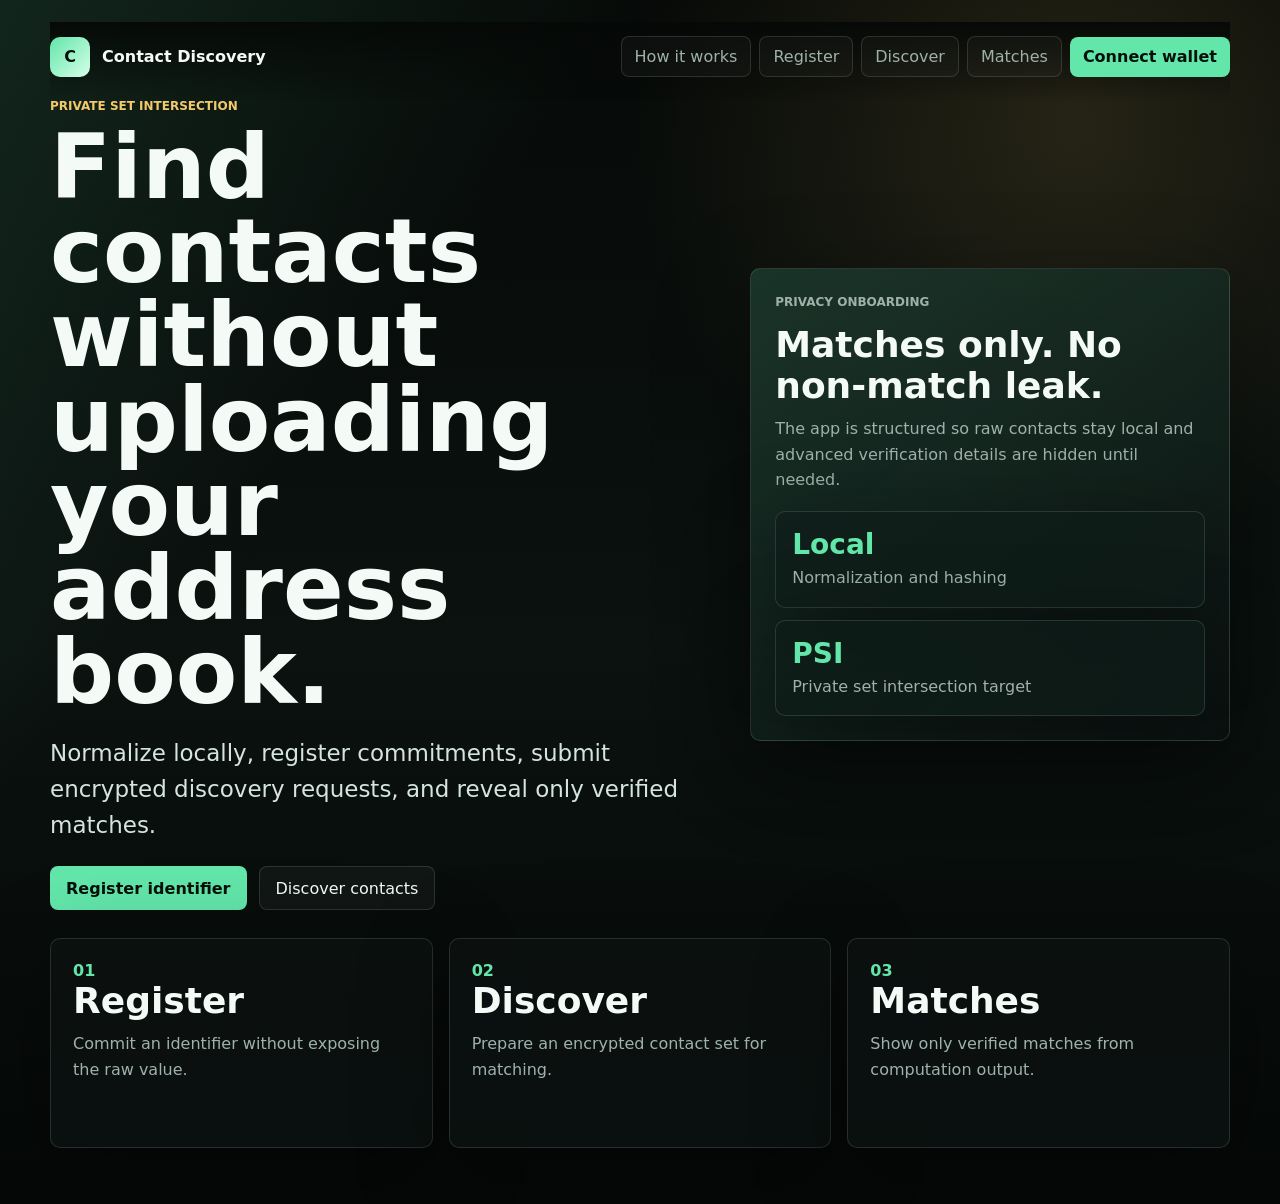
==== commit 281c980c: "Implement live Arcium dapp flows" ====
--- a/app/index.html
+++ b/app/index.html
@@ -1 +1 @@
-<!doctype html><html lang="en"><head><meta charset="utf-8"/><meta name="viewport" content="width=device-width, initial-scale=1"/><meta name="description" content="Private contact discovery on Arcium."/><title>Arcium Contact Discovery</title><link rel="icon" href="/app/favicon.svg" type="image/svg+xml"/><link rel="stylesheet" href="/app/site.css"/><script src="/app/wallet.js" defer></script></head><body><main class="shell"><header class="topbar"><a class="brand" href="/app"><span class="brand-mark">C</span><span>Contact Discovery</span></a><nav class="nav-links"><a href="/app/how-it-works.html">How it works</a><a href="/app/pages/register-identifier.html">Register</a><a href="/app/pages/discover-contacts.html">Discover</a><a href="/app/pages/view-matches.html">Matches</a><button class="wallet-trigger" type="button" data-wallet-connect>Connect wallet</button></nav></header><section class="hero"><div><p class="eyebrow">Private set intersection</p><h1>Find contacts without uploading your address book.</h1><p class="lede">Normalize locally, register commitments, submit encrypted discovery requests, and reveal only verified matches.</p><div class="cta-row"><a class="primary" href="/app/pages/register-identifier.html">Register identifier</a><a class="secondary" href="/app/pages/discover-contacts.html">Discover contacts</a></div></div><aside class="panel hero-card"><p class="eyebrow">Privacy onboarding</p><h2>Matches only. No non-match leak.</h2><p>The app is structured so raw contacts stay local and technical proof details are hidden until needed.</p><div class="hero-card-grid"><div class="stat"><strong>Local</strong><span class="muted">Normalization and hashing</span></div><div class="stat"><strong>PSI</strong><span class="muted">Private set intersection target</span></div><div class="stat"><strong data-contract-state>Checking</strong><span class="muted">Contract state</span></div></div></aside></section><section class="grid"><a class="feature-card" href="/app/pages/register-identifier.html"><span>01</span><h2>Register</h2><p>Commit an identifier without exposing the raw value.</p></a><a class="feature-card" href="/app/pages/discover-contacts.html"><span>02</span><h2>Discover</h2><p>Prepare an encrypted contact set for matching.</p></a><a class="feature-card" href="/app/pages/view-matches.html"><span>03</span><h2>Matches</h2><p>Show only verified matches from computation output.</p></a></section></main></body></html>
+<!doctype html><html lang="en"><head><meta charset="utf-8"/><meta name="viewport" content="width=device-width, initial-scale=1"/><meta name="description" content="Private contact discovery on Arcium."/><title>Arcium Contact Discovery</title><link rel="icon" href="/app/favicon.svg" type="image/svg+xml"/><link rel="stylesheet" href="/app/site.css"/><script src="/app/wallet.js" defer></script></head><body><main class="shell"><header class="topbar"><a class="brand" href="/app"><span class="brand-mark">C</span><span>Contact Discovery</span></a><nav class="nav-links"><a href="/app/how-it-works.html">How it works</a><a href="/app/pages/register-identifier.html">Register</a><a href="/app/pages/discover-contacts.html">Discover</a><a href="/app/pages/view-matches.html">Matches</a><button class="wallet-trigger" type="button" data-wallet-connect>Connect wallet</button></nav></header><section class="hero"><div><p class="eyebrow">Private set intersection</p><h1>Find contacts without uploading your address book.</h1><p class="lede">Normalize locally, register commitments, submit encrypted discovery requests, and reveal only verified matches.</p><div class="cta-row"><a class="primary" href="/app/pages/register-identifier.html">Register identifier</a><a class="secondary" href="/app/pages/discover-contacts.html">Discover contacts</a></div></div><aside class="panel hero-card"><p class="eyebrow">Privacy onboarding</p><h2>Matches only. No non-match leak.</h2><p>The app is structured so raw contacts stay local and advanced verification details are hidden until needed.</p><div class="hero-card-grid"><div class="stat"><strong>Local</strong><span class="muted">Normalization and hashing</span></div><div class="stat"><strong>PSI</strong><span class="muted">Private set intersection target</span></div></div></aside></section><section class="grid"><a class="feature-card" href="/app/pages/register-identifier.html"><span>01</span><h2>Register</h2><p>Commit an identifier without exposing the raw value.</p></a><a class="feature-card" href="/app/pages/discover-contacts.html"><span>02</span><h2>Discover</h2><p>Prepare an encrypted contact set for matching.</p></a><a class="feature-card" href="/app/pages/view-matches.html"><span>03</span><h2>Matches</h2><p>Show only verified matches from computation output.</p></a></section></main></body></html>
--- a/app/site.css
+++ b/app/site.css
@@ -320,7 +320,7 @@
   border-color: var(--accent);
 }
 
-.proof-toggle {
+.verification-toggle {
   width: 100%;
   cursor: pointer;
   border: 1px solid var(--line);
@@ -331,13 +331,13 @@
   text-align: left;
 }
 
-.proof-body {
+.verification-body {
   display: none;
   margin-top: 12px;
   overflow-wrap: anywhere;
 }
 
-.proof-panel.open .proof-body {
+.verification-panel.open .verification-body {
   display: block;
 }
 
@@ -397,6 +397,15 @@
   border-radius: 8px;
   padding: 12px;
   background: rgba(0, 0, 0, 0.18);
+}
+
+.activity-toast-stack {
+  position: fixed;
+  right: 18px;
+  bottom: 18px;
+  z-index: 120;
+  width: min(420px, calc(100% - 36px));
+  margin-top: 0;
 }
 
 .wallet-modal {
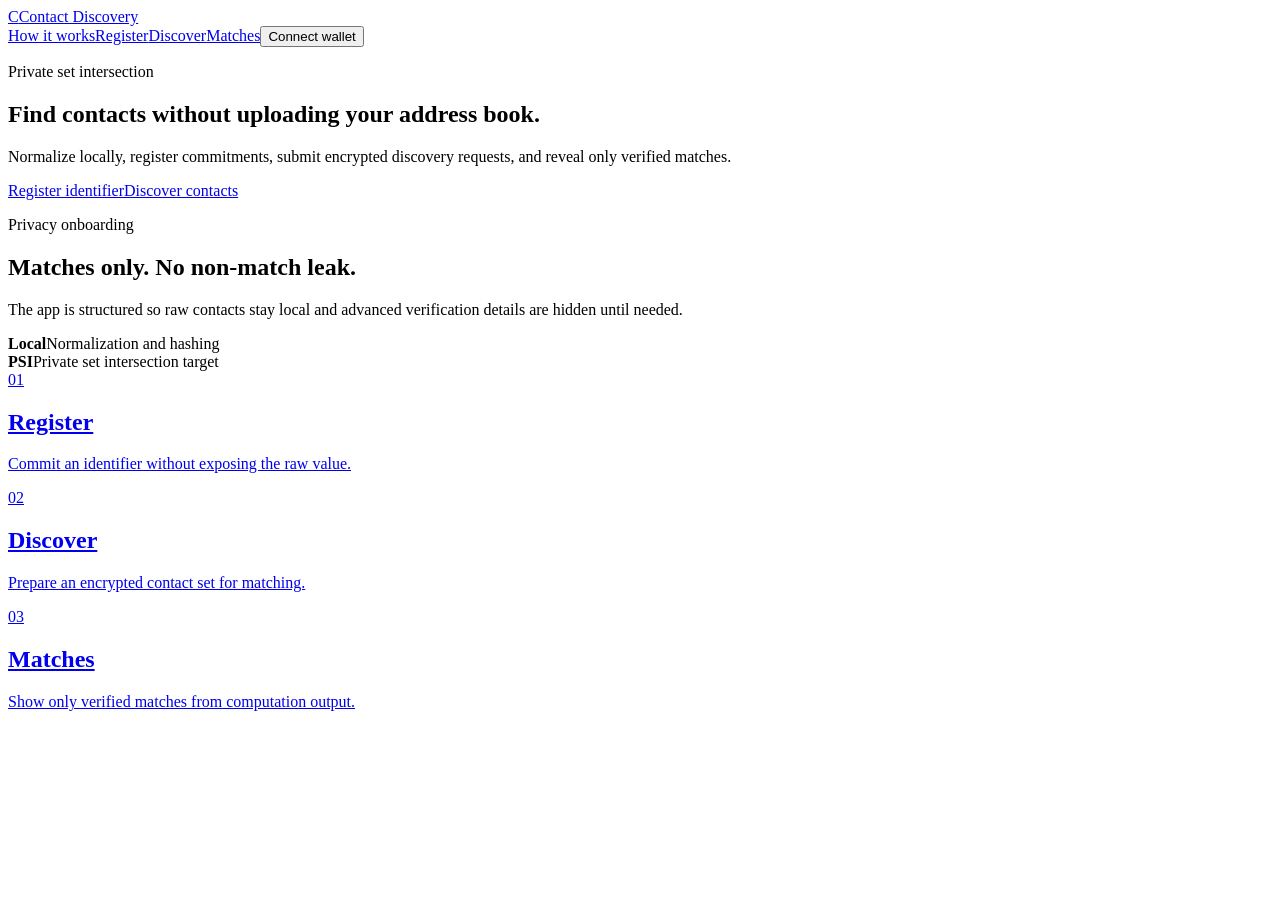
==== commit 1fb4aebe: "Fix Vercel asset routing" ====
--- a/app/index.html
+++ b/app/index.html
@@ -1 +1 @@
-<!doctype html><html lang="en"><head><meta charset="utf-8"/><meta name="viewport" content="width=device-width, initial-scale=1"/><meta name="description" content="Private contact discovery on Arcium."/><title>Arcium Contact Discovery</title><link rel="icon" href="/app/favicon.svg" type="image/svg+xml"/><link rel="stylesheet" href="/app/site.css"/><script src="/app/wallet.js" defer></script></head><body><main class="shell"><header class="topbar"><a class="brand" href="/app"><span class="brand-mark">C</span><span>Contact Discovery</span></a><nav class="nav-links"><a href="/app/how-it-works.html">How it works</a><a href="/app/pages/register-identifier.html">Register</a><a href="/app/pages/discover-contacts.html">Discover</a><a href="/app/pages/view-matches.html">Matches</a><button class="wallet-trigger" type="button" data-wallet-connect>Connect wallet</button></nav></header><section class="hero"><div><p class="eyebrow">Private set intersection</p><h1>Find contacts without uploading your address book.</h1><p class="lede">Normalize locally, register commitments, submit encrypted discovery requests, and reveal only verified matches.</p><div class="cta-row"><a class="primary" href="/app/pages/register-identifier.html">Register identifier</a><a class="secondary" href="/app/pages/discover-contacts.html">Discover contacts</a></div></div><aside class="panel hero-card"><p class="eyebrow">Privacy onboarding</p><h2>Matches only. No non-match leak.</h2><p>The app is structured so raw contacts stay local and advanced verification details are hidden until needed.</p><div class="hero-card-grid"><div class="stat"><strong>Local</strong><span class="muted">Normalization and hashing</span></div><div class="stat"><strong>PSI</strong><span class="muted">Private set intersection target</span></div></div></aside></section><section class="grid"><a class="feature-card" href="/app/pages/register-identifier.html"><span>01</span><h2>Register</h2><p>Commit an identifier without exposing the raw value.</p></a><a class="feature-card" href="/app/pages/discover-contacts.html"><span>02</span><h2>Discover</h2><p>Prepare an encrypted contact set for matching.</p></a><a class="feature-card" href="/app/pages/view-matches.html"><span>03</span><h2>Matches</h2><p>Show only verified matches from computation output.</p></a></section></main></body></html>
+<!doctype html><html lang="en"><head><meta charset="utf-8"/><meta name="viewport" content="width=device-width, initial-scale=1"/><meta name="description" content="Private contact discovery on Arcium."/><title>Arcium Contact Discovery</title><link rel="icon" href="/favicon.svg" type="image/svg+xml"/><link rel="stylesheet" href="/site.css"/><script src="/wallet.js" defer></script></head><body><main class="shell"><header class="topbar"><a class="brand" href="/"><span class="brand-mark">C</span><span>Contact Discovery</span></a><nav class="nav-links"><a href="/how-it-works.html">How it works</a><a href="/pages/register-identifier.html">Register</a><a href="/pages/discover-contacts.html">Discover</a><a href="/pages/view-matches.html">Matches</a><button class="wallet-trigger" type="button" data-wallet-connect>Connect wallet</button></nav></header><section class="hero"><div><p class="eyebrow">Private set intersection</p><h1>Find contacts without uploading your address book.</h1><p class="lede">Normalize locally, register commitments, submit encrypted discovery requests, and reveal only verified matches.</p><div class="cta-row"><a class="primary" href="/pages/register-identifier.html">Register identifier</a><a class="secondary" href="/pages/discover-contacts.html">Discover contacts</a></div></div><aside class="panel hero-card"><p class="eyebrow">Privacy onboarding</p><h2>Matches only. No non-match leak.</h2><p>The app is structured so raw contacts stay local and advanced verification details are hidden until needed.</p><div class="hero-card-grid"><div class="stat"><strong>Local</strong><span class="muted">Normalization and hashing</span></div><div class="stat"><strong>PSI</strong><span class="muted">Private set intersection target</span></div></div></aside></section><section class="grid"><a class="feature-card" href="/pages/register-identifier.html"><span>01</span><h2>Register</h2><p>Commit an identifier without exposing the raw value.</p></a><a class="feature-card" href="/pages/discover-contacts.html"><span>02</span><h2>Discover</h2><p>Prepare an encrypted contact set for matching.</p></a><a class="feature-card" href="/pages/view-matches.html"><span>03</span><h2>Matches</h2><p>Show only verified matches from computation output.</p></a></section></main></body></html>
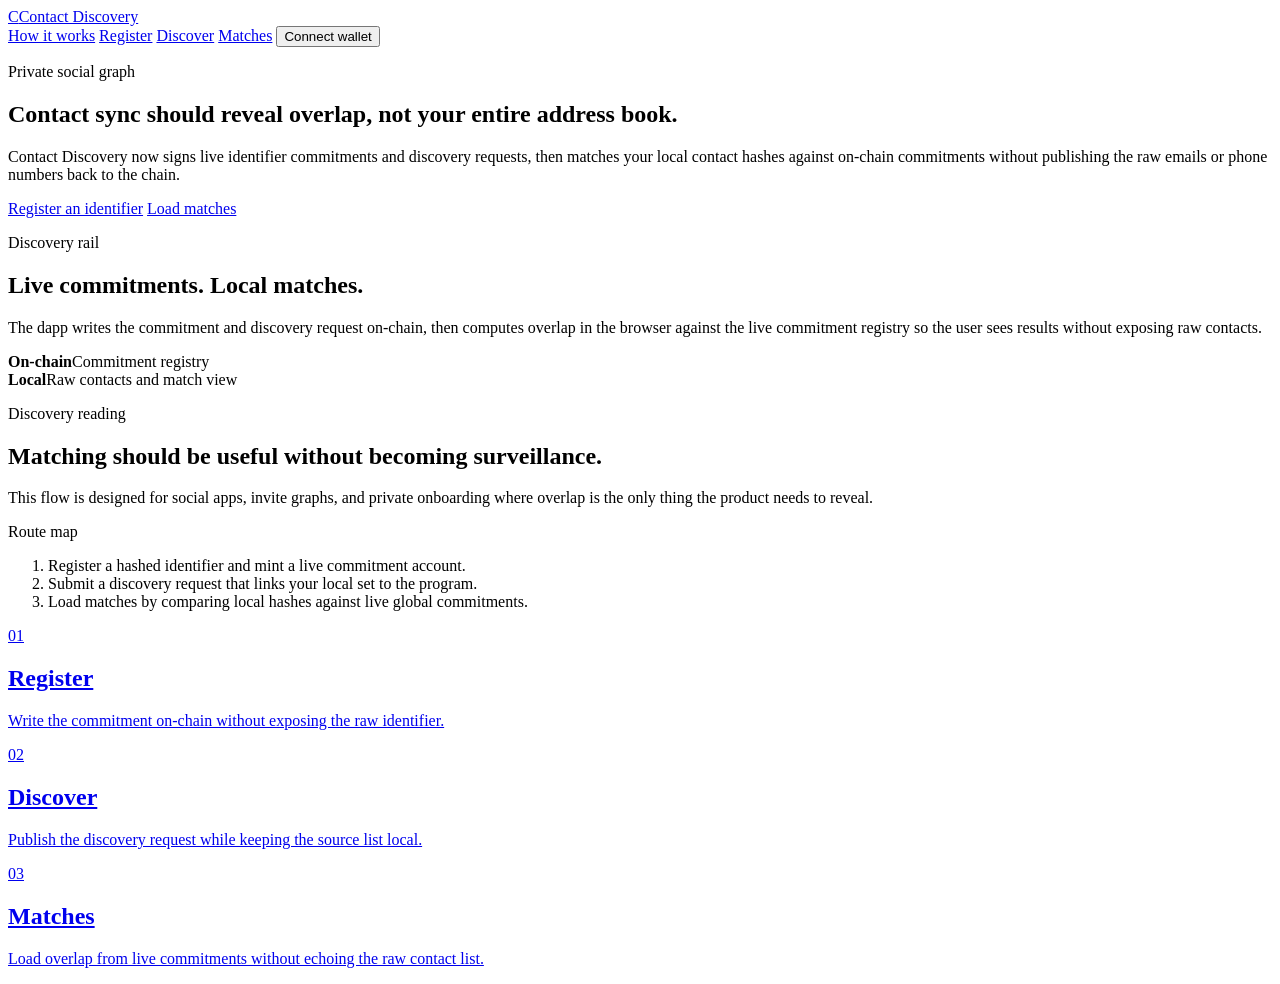
==== commit d3cd8947: "Redesign editorial landing pages" ====
--- a/app/index.html
+++ b/app/index.html
@@ -1 +1,80 @@
-<!doctype html><html lang="en"><head><meta charset="utf-8"/><meta name="viewport" content="width=device-width, initial-scale=1"/><meta name="description" content="Private contact discovery on Arcium."/><title>Arcium Contact Discovery</title><link rel="icon" href="/favicon.svg" type="image/svg+xml"/><link rel="stylesheet" href="/site.css"/><script src="/wallet.js" defer></script></head><body><main class="shell"><header class="topbar"><a class="brand" href="/"><span class="brand-mark">C</span><span>Contact Discovery</span></a><nav class="nav-links"><a href="/how-it-works.html">How it works</a><a href="/pages/register-identifier.html">Register</a><a href="/pages/discover-contacts.html">Discover</a><a href="/pages/view-matches.html">Matches</a><button class="wallet-trigger" type="button" data-wallet-connect>Connect wallet</button></nav></header><section class="hero"><div><p class="eyebrow">Private set intersection</p><h1>Find contacts without uploading your address book.</h1><p class="lede">Normalize locally, register commitments, submit encrypted discovery requests, and reveal only verified matches.</p><div class="cta-row"><a class="primary" href="/pages/register-identifier.html">Register identifier</a><a class="secondary" href="/pages/discover-contacts.html">Discover contacts</a></div></div><aside class="panel hero-card"><p class="eyebrow">Privacy onboarding</p><h2>Matches only. No non-match leak.</h2><p>The app is structured so raw contacts stay local and advanced verification details are hidden until needed.</p><div class="hero-card-grid"><div class="stat"><strong>Local</strong><span class="muted">Normalization and hashing</span></div><div class="stat"><strong>PSI</strong><span class="muted">Private set intersection target</span></div></div></aside></section><section class="grid"><a class="feature-card" href="/pages/register-identifier.html"><span>01</span><h2>Register</h2><p>Commit an identifier without exposing the raw value.</p></a><a class="feature-card" href="/pages/discover-contacts.html"><span>02</span><h2>Discover</h2><p>Prepare an encrypted contact set for matching.</p></a><a class="feature-card" href="/pages/view-matches.html"><span>03</span><h2>Matches</h2><p>Show only verified matches from computation output.</p></a></section></main></body></html>
+<!doctype html>
+<html lang="en">
+  <head>
+    <meta charset="utf-8" />
+    <meta name="viewport" content="width=device-width, initial-scale=1" />
+    <meta name="description" content="Private contact discovery on Arcium." />
+    <title>Arcium Contact Discovery</title>
+    <link rel="icon" href="/favicon.svg" type="image/svg+xml" />
+    <link rel="stylesheet" href="/site.css" />
+    <script src="/wallet.js" defer></script>
+  </head>
+  <body>
+    <main class="shell">
+      <header class="topbar">
+        <a class="brand" href="/"><span class="brand-mark">C</span><span>Contact Discovery</span></a>
+        <nav class="nav-links" aria-label="Primary">
+          <a href="/how-it-works.html">How it works</a>
+          <a href="/pages/register-identifier.html">Register</a>
+          <a href="/pages/discover-contacts.html">Discover</a>
+          <a href="/pages/view-matches.html">Matches</a>
+          <button class="wallet-trigger" type="button" data-wallet-connect>Connect wallet</button>
+        </nav>
+      </header>
+
+      <section class="hero">
+        <div>
+          <p class="eyebrow">Private social graph</p>
+          <h1>Contact sync should reveal overlap, not your entire address book.</h1>
+          <p class="lede">
+            Contact Discovery now signs live identifier commitments and discovery requests, then matches
+            your local contact hashes against on-chain commitments without publishing the raw emails or
+            phone numbers back to the chain.
+          </p>
+          <div class="cta-row">
+            <a class="primary" href="/pages/register-identifier.html">Register an identifier</a>
+            <a class="secondary" href="/pages/view-matches.html">Load matches</a>
+          </div>
+        </div>
+        <aside class="panel hero-card">
+          <p class="eyebrow">Discovery rail</p>
+          <h2>Live commitments. Local matches.</h2>
+          <p>
+            The dapp writes the commitment and discovery request on-chain, then computes overlap in the
+            browser against the live commitment registry so the user sees results without exposing raw
+            contacts.
+          </p>
+          <div class="hero-card-grid">
+            <div class="stat"><strong>On-chain</strong><span class="muted">Commitment registry</span></div>
+            <div class="stat"><strong>Local</strong><span class="muted">Raw contacts and match view</span></div>
+          </div>
+        </aside>
+      </section>
+
+      <section class="editorial-band">
+        <article class="editorial-copy">
+          <p class="eyebrow">Discovery reading</p>
+          <h2>Matching should be useful without becoming surveillance.</h2>
+          <p class="lede">
+            This flow is designed for social apps, invite graphs, and private onboarding where overlap is
+            the only thing the product needs to reveal.
+          </p>
+        </article>
+        <article class="route-list">
+          <p class="eyebrow">Route map</p>
+          <ol>
+            <li>Register a hashed identifier and mint a live commitment account.</li>
+            <li>Submit a discovery request that links your local set to the program.</li>
+            <li>Load matches by comparing local hashes against live global commitments.</li>
+          </ol>
+        </article>
+      </section>
+
+      <section class="grid" aria-label="Contact functions">
+        <a class="feature-card" href="/pages/register-identifier.html"><span>01</span><h2>Register</h2><p>Write the commitment on-chain without exposing the raw identifier.</p></a>
+        <a class="feature-card" href="/pages/discover-contacts.html"><span>02</span><h2>Discover</h2><p>Publish the discovery request while keeping the source list local.</p></a>
+        <a class="feature-card" href="/pages/view-matches.html"><span>03</span><h2>Matches</h2><p>Load overlap from live commitments without echoing the raw contact list.</p></a>
+      </section>
+    </main>
+  </body>
+</html>
